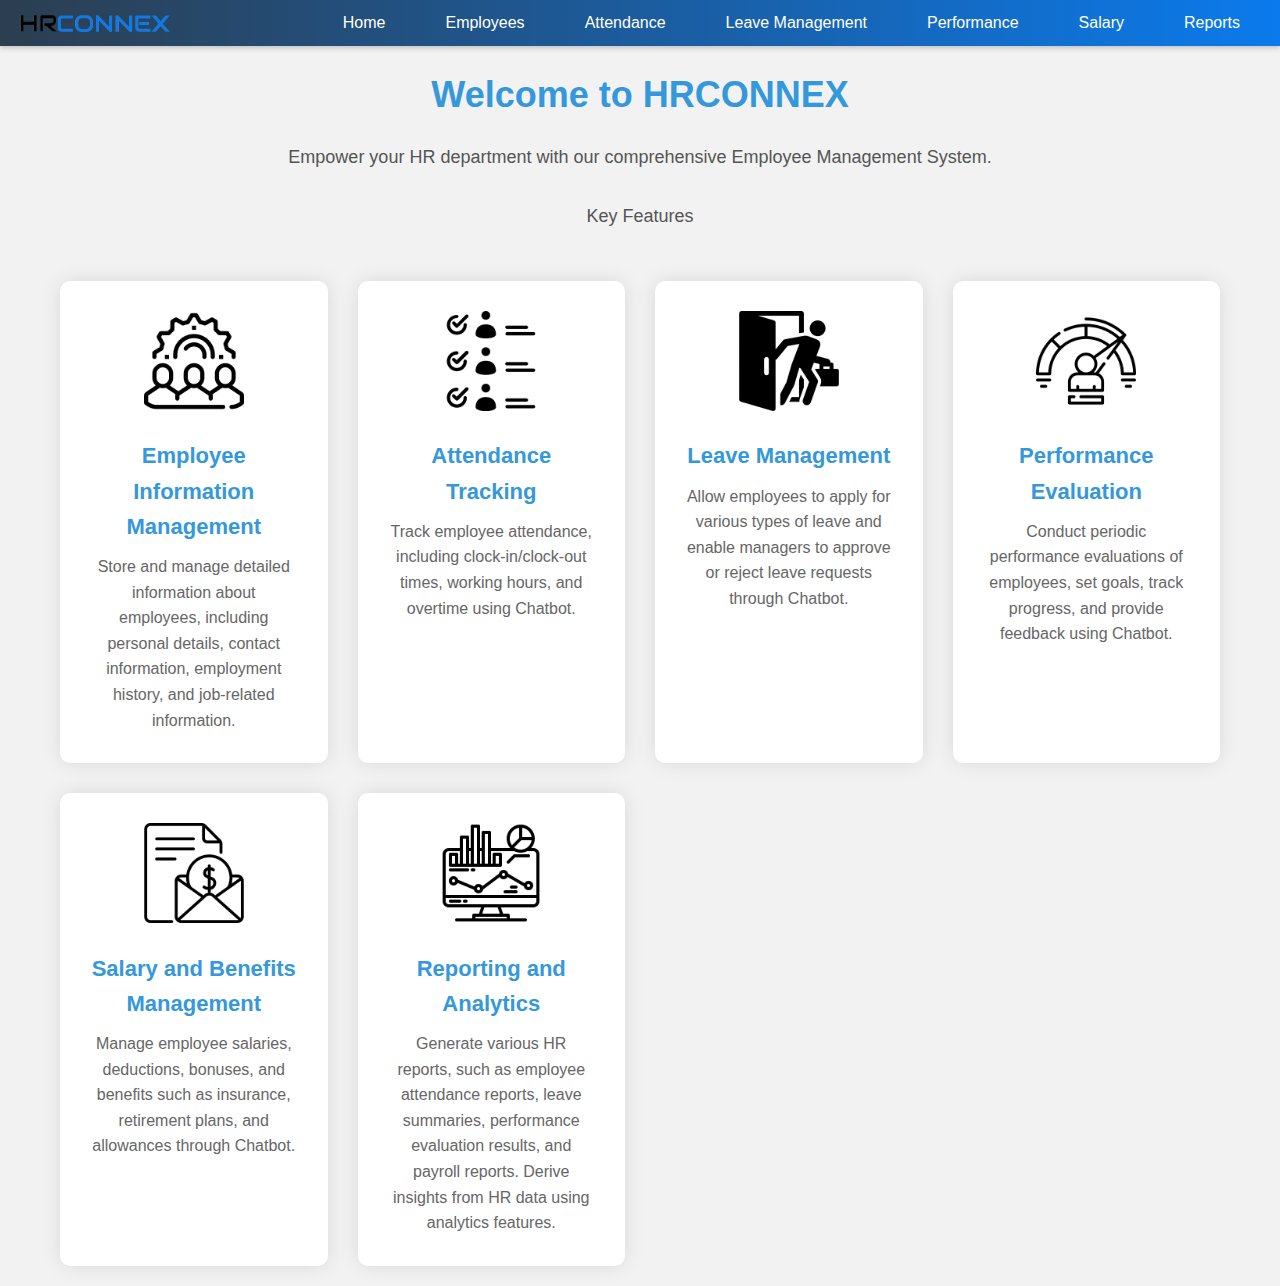
==== client/index.html @ b0ae62f6 "Add files via upload" ====
<!DOCTYPE html>
<html lang="en">
<head>
  <meta charset="UTF-8">
  <meta name="viewport" content="width=device-width, initial-scale=1.0">
  <title>Employee Management System</title>
  <link rel="stylesheet" href="styles.css">
</head>
<body>

<input type="checkbox" id="menu-toggle">
<label for="menu-toggle" class="menu-icon">&#9776;</label>

<nav class="navbar">
  <div class="navbar-logo">
    <img src="assests/logo.png" alt="HRCONNEX Logo">
  </div>
  <ul class="navbar-nav">
    <li class="nav-item">
      <a href="index.html" class="nav-link">Home</a>
    </li>
    <li class="nav-item">
      <a href="/client/pages/employee.html" class="nav-link">Employees</a>
    </li>
    <li class="nav-item">
      <a href="#" class="nav-link">Attendance</a>
    </li>
    <li class="nav-item">
      <a href="#" class="nav-link">Leave Management</a>
    </li>
    <li class="nav-item">
      <a href="#" class="nav-link">Performance</a>
    </li>
    <li class="nav-item">
      <a href="#" class="nav-link">Salary</a>
    </li>
    <li class="nav-item">
      <a href="#" class="nav-link">Reports</a>
    </li>
  </ul>
</nav>

<div class="container">
  <header class="hero">
    <h1>Welcome to HRCONNEX</h1>
    <p>Empower your HR department with our comprehensive Employee Management System.</p>
    <p> Key Features </p>
  </header>
 
  <section class="features">
    
    <div class="feature-item">
      <img src="assests/em.png" alt="Employee Management">
      <h3>Employee Information Management</h3>
      <p>Store and manage detailed information about employees, including personal details, contact information, employment history, and job-related information.</p>
    </div>
    <div class="feature-item">
      <img src="assests/attendance.png" alt="Attendance Tracking">
      <h3>Attendance Tracking</h3>
      <p>Track employee attendance, including clock-in/clock-out times, working hours, and overtime using Chatbot.</p>
    </div>
    <div class="feature-item">
      <img src="assests/exit.png" alt="Leave Management">
      <h3>Leave Management</h3>
      <p>Allow employees to apply for various types of leave and enable managers to approve or reject leave requests through Chatbot.</p>
    </div>
    <div class="feature-item">
      <img src="assests/performance.png" alt="Performance Evaluation">
      <h3>Performance Evaluation</h3>
      <p>Conduct periodic performance evaluations of employees, set goals, track progress, and provide feedback using Chatbot.</p>
    </div>
    <div class="feature-item">
      <img src="assests/salary.png" alt="Salary and Benefits Management">
      <h3>Salary and Benefits Management</h3>
      <p>Manage employee salaries, deductions, bonuses, and benefits such as insurance, retirement plans, and allowances through Chatbot.</p>
    </div>
    <div class="feature-item">
      <img src="assests/report.png" alt="Reporting and Analytics">
      <h3>Reporting and Analytics</h3>
      <p>Generate various HR reports, such as employee attendance reports, leave summaries, performance evaluation results, and payroll reports. Derive insights from HR data using analytics features.</p>
    </div>
  </section>
</div>

<script src="script.js"></script>
</body>
</html>
---- client/styles.css ----
/* Reset styles */
* {
  margin: 0;
  padding: 0;
  box-sizing: border-box;
}

body {
  font-family: 'Roboto', sans-serif;
  background-color: #f2f2f2;
  color: #333;
  line-height: 1.6;
}

.container {
  max-width: 1200px;
  margin: 0 auto;
  padding: 20px;
}

.navbar {
  background: linear-gradient(to right, #2c3e50, #0b7aec);
  padding: 10px 20px;
  box-shadow: 0 2px 5px rgba(0, 0, 0, 0.2);
  display: flex;
  justify-content: space-between;
  align-items: center;
}

.navbar-logo {
  display: flex;
  align-items: center;
}

.navbar-logo img {
  width: 150px;
  margin-right: 10px;
  display: flex;
}

.navbar-logo span {
  color: #fff;
  font-size: 20px;
  font-weight: bold;
}

.navbar-nav {
  list-style-type: none;
  margin: 0;
  padding: 0;
  display: flex;
  justify-content: flex-end;
}

.nav-item {
  margin-left: 20px;
}

.nav-link {
  text-decoration: none;
  color: #fff;
  padding: 10px 20px;
  border-radius: 5px;
  transition: background-color 0.3s ease;
}

.nav-link:hover {
  background-color: rgba(255, 255, 255, 0.1);
}

.hero {
  text-align: center;
  margin-bottom: 50px;
}

.hero h1 {
  color: #3498db;
  font-size: 36px;
  margin-bottom: 20px;
}

.hero p {
  color: #555;
  font-size: 18px;
  margin-bottom: 30px;
}

.features {
  display: grid;
  grid-template-columns: repeat(auto-fit, minmax(250px, 1fr));
  gap: 30px;
}

.feature-item {
  background-color: #fff;
  padding: 30px;
  border-radius: 10px;
  box-shadow: 0 0 20px rgba(0, 0, 0, 0.1);
  text-align: center;
  transition: transform 0.3s ease;
}

.feature-item:hover {
  transform: translateY(-5px);
}

.feature-item img {
  width: 100px;
  margin-bottom: 20px;
}

.feature-item h3 {
  color: #3498db;
  font-size: 22px;
  margin-bottom: 10px;
}

.feature-item p {
  color: #666;
  font-size: 16px;
}

/* Hamburger menu */
.menu-icon {
  display: none;
  cursor: pointer;
  color: #fff;
  font-size: 24px;
  margin-right: 20px;
}

#menu-toggle {
  display: none;
}

#menu-toggle:checked ~ .navbar .navbar-nav {
  display: flex;
  flex-direction: column;
  background-color: #2c3e50;
  position: absolute;
  top: 60px;
  left: 0;
  width: 100%;
  padding: 10px 0;
  z-index: 999;
}

#menu-toggle:checked ~ .navbar .navbar-nav .nav-item {
  margin: 0;
}

@media (max-width: 768px) {
  .navbar-nav {
      display: none;
  }

  .menu-icon {
      display: block;
  }

  .navbar {
      padding: 10px 20px;
  }

  .navbar-logo img {
      width: 30px;
  }
}
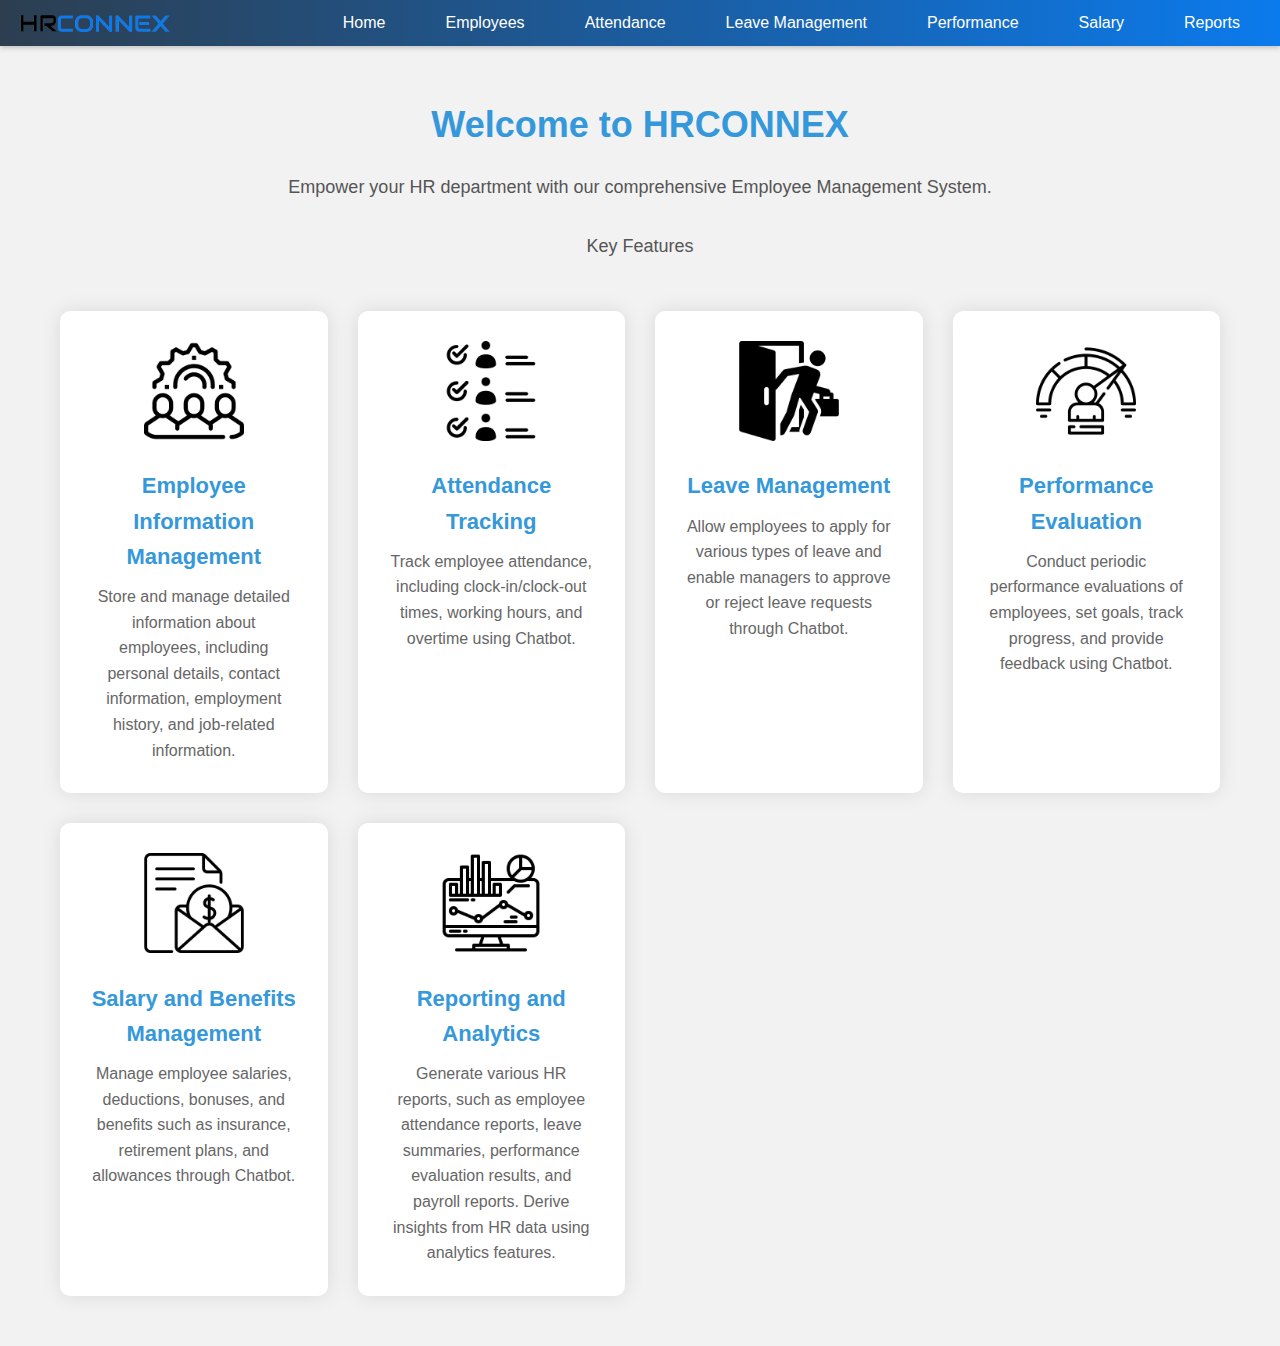
==== commit e2905ba4: "Add files via upload" ====
--- a/client/index.html
+++ b/client/index.html
@@ -1,87 +1,87 @@
-<!DOCTYPE html>
-<html lang="en">
-<head>
-  <meta charset="UTF-8">
-  <meta name="viewport" content="width=device-width, initial-scale=1.0">
-  <title>Employee Management System</title>
-  <link rel="stylesheet" href="styles.css">
-</head>
-<body>
-
-<input type="checkbox" id="menu-toggle">
-<label for="menu-toggle" class="menu-icon">&#9776;</label>
-
-<nav class="navbar">
-  <div class="navbar-logo">
-    <img src="assests/logo.png" alt="HRCONNEX Logo">
-  </div>
-  <ul class="navbar-nav">
-    <li class="nav-item">
-      <a href="index.html" class="nav-link">Home</a>
-    </li>
-    <li class="nav-item">
-      <a href="/client/pages/employee.html" class="nav-link">Employees</a>
-    </li>
-    <li class="nav-item">
-      <a href="#" class="nav-link">Attendance</a>
-    </li>
-    <li class="nav-item">
-      <a href="#" class="nav-link">Leave Management</a>
-    </li>
-    <li class="nav-item">
-      <a href="#" class="nav-link">Performance</a>
-    </li>
-    <li class="nav-item">
-      <a href="#" class="nav-link">Salary</a>
-    </li>
-    <li class="nav-item">
-      <a href="#" class="nav-link">Reports</a>
-    </li>
-  </ul>
-</nav>
-
-<div class="container">
-  <header class="hero">
-    <h1>Welcome to HRCONNEX</h1>
-    <p>Empower your HR department with our comprehensive Employee Management System.</p>
-    <p> Key Features </p>
-  </header>
- 
-  <section class="features">
-    
-    <div class="feature-item">
-      <img src="assests/em.png" alt="Employee Management">
-      <h3>Employee Information Management</h3>
-      <p>Store and manage detailed information about employees, including personal details, contact information, employment history, and job-related information.</p>
-    </div>
-    <div class="feature-item">
-      <img src="assests/attendance.png" alt="Attendance Tracking">
-      <h3>Attendance Tracking</h3>
-      <p>Track employee attendance, including clock-in/clock-out times, working hours, and overtime using Chatbot.</p>
-    </div>
-    <div class="feature-item">
-      <img src="assests/exit.png" alt="Leave Management">
-      <h3>Leave Management</h3>
-      <p>Allow employees to apply for various types of leave and enable managers to approve or reject leave requests through Chatbot.</p>
-    </div>
-    <div class="feature-item">
-      <img src="assests/performance.png" alt="Performance Evaluation">
-      <h3>Performance Evaluation</h3>
-      <p>Conduct periodic performance evaluations of employees, set goals, track progress, and provide feedback using Chatbot.</p>
-    </div>
-    <div class="feature-item">
-      <img src="assests/salary.png" alt="Salary and Benefits Management">
-      <h3>Salary and Benefits Management</h3>
-      <p>Manage employee salaries, deductions, bonuses, and benefits such as insurance, retirement plans, and allowances through Chatbot.</p>
-    </div>
-    <div class="feature-item">
-      <img src="assests/report.png" alt="Reporting and Analytics">
-      <h3>Reporting and Analytics</h3>
-      <p>Generate various HR reports, such as employee attendance reports, leave summaries, performance evaluation results, and payroll reports. Derive insights from HR data using analytics features.</p>
-    </div>
-  </section>
-</div>
-
-<script src="script.js"></script>
-</body>
-</html>
+<!DOCTYPE html>
+<html lang="en">
+<head>
+  <meta charset="UTF-8">
+  <meta name="viewport" content="width=device-width, initial-scale=1.0">
+  <title>Employee Management System</title>
+  <link rel="stylesheet" href="styles.css">
+</head>
+<body>
+
+<input type="checkbox" id="menu-toggle">
+<label for="menu-toggle" class="menu-icon">&#9776;</label>
+
+<nav class="navbar">
+  <div class="navbar-logo">
+    <img src="assests/logo.png" alt="HRCONNEX Logo">
+  </div>
+  <ul class="navbar-nav">
+    <li class="nav-item">
+      <a href="index.html" class="nav-link">Home</a>
+    </li>
+    <li class="nav-item">
+      <a href="pages/employee.html" class="nav-link">Employees</a>
+    </li>
+    <li class="nav-item">
+      <a href="/pages/attendance.html" class="nav-link">Attendance</a>
+    </li>
+    <li class="nav-item">
+      <a href="/pages/leave.html" class="nav-link">Leave Management</a>
+    </li>
+    <li class="nav-item">
+      <a href="/pages/performance.html" class="nav-link">Performance</a>
+    </li>
+    <li class="nav-item">
+      <a href="/pages/salary.html" class="nav-link">Salary</a>
+    </li>
+    <li class="nav-item">
+      <a href="/pages/reports.html" class="nav-link">Reports</a>
+    </li>
+  </ul>
+</nav>
+
+<div class="container">
+  <header class="hero">
+    <h1>Welcome to HRCONNEX</h1>
+    <p>Empower your HR department with our comprehensive Employee Management System.</p>
+    <p> Key Features </p>
+  </header>
+ 
+  <section class="features">
+    
+    <div class="feature-item">
+      <img src="assests/em.png" alt="Employee Management">
+      <h3>Employee Information Management</h3>
+      <p>Store and manage detailed information about employees, including personal details, contact information, employment history, and job-related information.</p>
+    </div>
+    <div class="feature-item">
+      <img src="assests/attendance.png" alt="Attendance Tracking">
+      <h3>Attendance Tracking</h3>
+      <p>Track employee attendance, including clock-in/clock-out times, working hours, and overtime using Chatbot.</p>
+    </div>
+    <div class="feature-item">
+      <img src="assests/exit.png" alt="Leave Management">
+      <h3>Leave Management</h3>
+      <p>Allow employees to apply for various types of leave and enable managers to approve or reject leave requests through Chatbot.</p>
+    </div>
+    <div class="feature-item">
+      <img src="assests/performance.png" alt="Performance Evaluation">
+      <h3>Performance Evaluation</h3>
+      <p>Conduct periodic performance evaluations of employees, set goals, track progress, and provide feedback using Chatbot.</p>
+    </div>
+    <div class="feature-item">
+      <img src="assests/salary.png" alt="Salary and Benefits Management">
+      <h3>Salary and Benefits Management</h3>
+      <p>Manage employee salaries, deductions, bonuses, and benefits such as insurance, retirement plans, and allowances through Chatbot.</p>
+    </div>
+    <div class="feature-item">
+      <img src="assests/report.png" alt="Reporting and Analytics">
+      <h3>Reporting and Analytics</h3>
+      <p>Generate various HR reports, such as employee attendance reports, leave summaries, performance evaluation results, and payroll reports. Derive insights from HR data using analytics features.</p>
+    </div>
+  </section>
+</div>
+
+<script src="script.js"></script>
+</body>
+</html>
--- a/client/styles.css
+++ b/client/styles.css
@@ -1,168 +1,453 @@
-/* Reset styles */
-* {
-  margin: 0;
-  padding: 0;
-  box-sizing: border-box;
-}
-
-body {
-  font-family: 'Roboto', sans-serif;
-  background-color: #f2f2f2;
-  color: #333;
-  line-height: 1.6;
-}
-
-.container {
-  max-width: 1200px;
-  margin: 0 auto;
-  padding: 20px;
-}
-
-.navbar {
-  background: linear-gradient(to right, #2c3e50, #0b7aec);
-  padding: 10px 20px;
-  box-shadow: 0 2px 5px rgba(0, 0, 0, 0.2);
-  display: flex;
-  justify-content: space-between;
-  align-items: center;
-}
-
-.navbar-logo {
-  display: flex;
-  align-items: center;
-}
-
-.navbar-logo img {
-  width: 150px;
-  margin-right: 10px;
-  display: flex;
-}
-
-.navbar-logo span {
-  color: #fff;
-  font-size: 20px;
-  font-weight: bold;
-}
-
-.navbar-nav {
-  list-style-type: none;
-  margin: 0;
-  padding: 0;
-  display: flex;
-  justify-content: flex-end;
-}
-
-.nav-item {
-  margin-left: 20px;
-}
-
-.nav-link {
-  text-decoration: none;
-  color: #fff;
-  padding: 10px 20px;
-  border-radius: 5px;
-  transition: background-color 0.3s ease;
-}
-
-.nav-link:hover {
-  background-color: rgba(255, 255, 255, 0.1);
-}
-
-.hero {
-  text-align: center;
-  margin-bottom: 50px;
-}
-
-.hero h1 {
-  color: #3498db;
-  font-size: 36px;
-  margin-bottom: 20px;
-}
-
-.hero p {
-  color: #555;
-  font-size: 18px;
-  margin-bottom: 30px;
-}
-
-.features {
-  display: grid;
-  grid-template-columns: repeat(auto-fit, minmax(250px, 1fr));
-  gap: 30px;
-}
-
-.feature-item {
-  background-color: #fff;
-  padding: 30px;
-  border-radius: 10px;
-  box-shadow: 0 0 20px rgba(0, 0, 0, 0.1);
-  text-align: center;
-  transition: transform 0.3s ease;
-}
-
-.feature-item:hover {
-  transform: translateY(-5px);
-}
-
-.feature-item img {
-  width: 100px;
-  margin-bottom: 20px;
-}
-
-.feature-item h3 {
-  color: #3498db;
-  font-size: 22px;
-  margin-bottom: 10px;
-}
-
-.feature-item p {
-  color: #666;
-  font-size: 16px;
-}
-
-/* Hamburger menu */
-.menu-icon {
-  display: none;
-  cursor: pointer;
-  color: #fff;
-  font-size: 24px;
-  margin-right: 20px;
-}
-
-#menu-toggle {
-  display: none;
-}
-
-#menu-toggle:checked ~ .navbar .navbar-nav {
-  display: flex;
-  flex-direction: column;
-  background-color: #2c3e50;
-  position: absolute;
-  top: 60px;
-  left: 0;
-  width: 100%;
-  padding: 10px 0;
-  z-index: 999;
-}
-
-#menu-toggle:checked ~ .navbar .navbar-nav .nav-item {
-  margin: 0;
-}
-
-@media (max-width: 768px) {
-  .navbar-nav {
-      display: none;
-  }
-
-  .menu-icon {
-      display: block;
-  }
-
-  .navbar {
-      padding: 10px 20px;
-  }
-
-  .navbar-logo img {
-      width: 30px;
-  }
-}
+/* Reset styles */
+* {
+  margin: 0;
+  padding: 0;
+  box-sizing: border-box;
+}
+
+body {
+  font-family: 'Roboto', sans-serif;
+  background-color: #f2f2f2;
+  color: #333;
+  line-height: 1.6;
+}
+
+.container {
+  max-width: 1200px;
+  margin: 0 auto;
+  padding: 20px;
+}
+
+.navbar {
+  background: linear-gradient(to right, #2c3e50, #0b7aec);
+  padding: 10px 20px;
+  box-shadow: 0 2px 5px rgba(0, 0, 0, 0.2);
+  display: flex;
+  justify-content: space-between;
+  align-items: center;
+}
+
+.navbar-logo {
+  display: flex;
+  align-items: center;
+}
+
+.navbar-logo img {
+  width: 150px;
+  margin-right: 10px;
+  display: flex;
+}
+
+.navbar-logo span {
+  color: #fff;
+  font-size: 20px;
+  font-weight: bold;
+}
+
+.navbar-nav {
+  list-style-type: none;
+  margin: 0;
+  padding: 0;
+  display: flex;
+  justify-content: flex-end;
+}
+
+.nav-item {
+  margin-left: 20px;
+}
+
+.nav-link {
+  text-decoration: none;
+  color: #fff;
+  padding: 10px 20px;
+  border-radius: 5px;
+  transition: background-color 0.3s ease;
+}
+
+.nav-link:hover {
+  background-color: rgba(255, 255, 255, 0.1);
+}
+
+.hero {
+  text-align: center;
+  margin-bottom: 50px;
+}
+
+.hero h1 {
+  color: #3498db;
+  font-size: 36px;
+  margin-bottom: 20px;
+}
+
+.hero p {
+  color: #555;
+  font-size: 18px;
+  margin-bottom: 30px;
+}
+
+.features {
+  display: grid;
+  grid-template-columns: repeat(auto-fit, minmax(250px, 1fr));
+  gap: 30px;
+}
+
+.feature-item {
+  background-color: #fff;
+  padding: 30px;
+  border-radius: 10px;
+  box-shadow: 0 0 20px rgba(0, 0, 0, 0.1);
+  text-align: center;
+  transition: transform 0.3s ease;
+}
+
+.feature-item:hover {
+  transform: translateY(-5px);
+}
+
+.feature-item img {
+  width: 100px;
+  margin-bottom: 20px;
+}
+
+.feature-item h3 {
+  color: #3498db;
+  font-size: 22px;
+  margin-bottom: 10px;
+}
+
+.feature-item p {
+  color: #666;
+  font-size: 16px;
+}
+
+/* Hamburger menu */
+.menu-icon {
+  display: none;
+  cursor: pointer;
+  color: #fff;
+  font-size: 24px;
+  margin-right: 20px;
+}
+
+#menu-toggle {
+  display: none;
+}
+
+#menu-toggle:checked ~ .navbar .navbar-nav {
+  display: flex;
+  flex-direction: column;
+  background-color: #2c3e50;
+  position: absolute;
+  top: 60px;
+  left: 0;
+  width: 100%;
+  padding: 10px 0;
+  z-index: 999;
+}
+
+#menu-toggle:checked ~ .navbar .navbar-nav .nav-item {
+  margin: 0;
+}
+
+@media (max-width: 768px) {
+  .navbar-nav {
+      display: none;
+  }
+
+  .menu-icon {
+      display: block;
+  }
+
+  .navbar {
+      padding: 10px 20px;
+  }
+
+  .navbar-logo img {
+      width: 30px;
+  }
+}
+
+/* ------------------------------Global styles for employee--------------------------- */
+body {
+  margin: 0;
+  font-family: Arial, sans-serif;
+  background-color: #f2f2f2;
+}
+
+.container {
+  max-width: 1200px;
+  margin: 50px auto;
+  padding: 0 20px;
+}
+
+.page-header {
+  text-align: center;
+  margin-bottom: 30px;
+}
+
+.page-header h1 {
+  color: #333;
+}
+
+.page-header p {
+  color: #666;
+}
+
+.employee-details table {
+  width: 100%;
+  border-collapse: collapse;
+  margin-bottom: 20px;
+}
+
+.employee-details th,
+.employee-details td {
+  border: 1px solid #ddd;
+  padding: 12px;
+  text-align: left;
+}
+
+.employee-details th {
+  background-color: #f2f2f2;
+  font-weight: bold;
+  color: #333;
+  text-transform: uppercase;
+}
+
+.employee-details td button {
+  cursor: pointer;
+  background-color: #007bff;
+  color: #fff;
+  border: none;
+  padding: 8px 12px;
+  border-radius: 3px;
+}
+
+.employee-details td button:hover {
+  background-color: #0056b3;
+}
+
+.employee-form {
+  background-color: #fff;
+  padding: 20px;
+  border-radius: 5px;
+  box-shadow: 0 0 10px rgba(0, 0, 0, 0.1);
+  margin-bottom: 30px;
+}
+
+.employee-form h2 {
+  color: #333;
+  margin-bottom: 20px;
+}
+
+.form-group {
+  margin-bottom: 20px;
+}
+
+.form-group label {
+  display: block;
+  color: #333;
+  margin-bottom: 5px;
+}
+
+.form-group input[type="text"],
+.form-group input[type="email"],
+.form-group input[type="tel"] {
+  width: calc(100% - 10px);
+  padding: 10px;
+  border: 1px solid #ccc;
+  border-radius: 3px;
+}
+
+.form-group input[type="date"],
+.form-group textarea {
+  width: calc(100% - 10px);
+  padding: 10px;
+  border: 1px solid #ccc;
+  border-radius: 3px;
+}
+
+.btn-submit {
+  cursor: pointer;
+  background-color: #0056b3;
+  color: #fff;
+  border: none;
+  padding: 12px 20px;
+  border-radius: 5px;
+  font-size: 16px;
+  text-transform: uppercase;
+  transition: background-color 0.3s ease;
+}
+
+.btn-submit:hover {
+  background-color: #0056b3;
+}
+
+@media (max-width: 768px) {
+  .container {
+    padding: 0 10px;
+  }
+
+  .employee-details table {
+    font-size: 14px;
+  }
+
+  .employee-form input[type="text"],
+  .employee-form input[type="email"],
+  .employee-form input[type="tel"],
+  .employee-form input[type="date"],
+  .employee-form textarea {
+    width: calc(100% - 20px);
+    padding: 8px;
+  }
+}
+
+/* Global styles for attendance*/
+body {
+  margin: 0;
+  font-family: Arial, sans-serif;
+  background-color: #f2f2f2;
+}
+
+.container {
+  max-width: 1200px;
+  margin: 50px auto;
+  padding: 0 20px;
+}
+
+.page-header {
+  text-align: center;
+  margin-bottom: 30px;
+}
+
+.page-header h1 {
+  color: #333;
+}
+
+.page-header p {
+  color: #666;
+}
+
+.attendance-details {
+  background-color: #fff;
+  padding: 20px;
+  border-radius: 5px;
+  box-shadow: 0 0 10px rgba(0, 0, 0, 0.1);
+}
+
+.attendance-table {
+  width: 100%;
+  border-collapse: collapse;
+}
+
+.attendance-table th,
+.attendance-table td {
+  border: 1px solid #ddd;
+  padding: 12px;
+  text-align: left;
+}
+
+.attendance-table th {
+  background-color: #f2f2f2;
+  font-weight: bold;
+  color: #333;
+  text-transform: uppercase;
+}
+
+.attendance-table td {
+  color: #333;
+}
+
+@media (max-width: 768px) {
+  .container {
+    padding: 0 10px;
+  }
+
+  .attendance-table th,
+  .attendance-table td {
+    font-size: 14px;
+  }
+}
+
+/* Global styles for leave management*/
+body {
+  margin: 0;
+  font-family: Arial, sans-serif;
+  background-color: #f2f2f2;
+}
+
+.container {
+  max-width: 1200px;
+  margin: 50px auto;
+  padding: 0 20px;
+}
+
+.page-header {
+  text-align: center;
+  margin-bottom: 30px;
+}
+
+.page-header h1 {
+  color: #333;
+}
+
+.page-header p {
+  color: #666;
+}
+
+.leave-proposals {
+  background-color: #fff;
+  padding: 20px;
+  border-radius: 5px;
+  box-shadow: 0 0 10px rgba(0, 0, 0, 0.1);
+}
+
+.proposals-table {
+  width: 100%;
+  border-collapse: collapse;
+}
+
+.proposals-table th,
+.proposals-table td {
+  border: 1px solid #ddd;
+  padding: 12px;
+  text-align: left;
+}
+
+.proposals-table th {
+  background-color: #f2f2f2;
+  font-weight: bold;
+  color: #333;
+}
+
+.proposals-table td {
+  color: #333;
+}
+
+.btn-approve,
+.btn-reject {
+  background-color: #3498db;
+  color: #fff;
+  border: none;
+  border-radius: 5px;
+  padding: 8px 16px;
+  cursor: pointer;
+  transition: background-color 0.3s ease;
+  margin-right: 5px;
+}
+
+.btn-approve:hover,
+.btn-reject:hover {
+  background-color: #2980b9;
+}
+
+@media (max-width: 768px) {
+  .container {
+    padding: 0 10px;
+  }
+
+  .proposals-table th,
+  .proposals-table td {
+    font-size: 14px;
+  }
+}
+
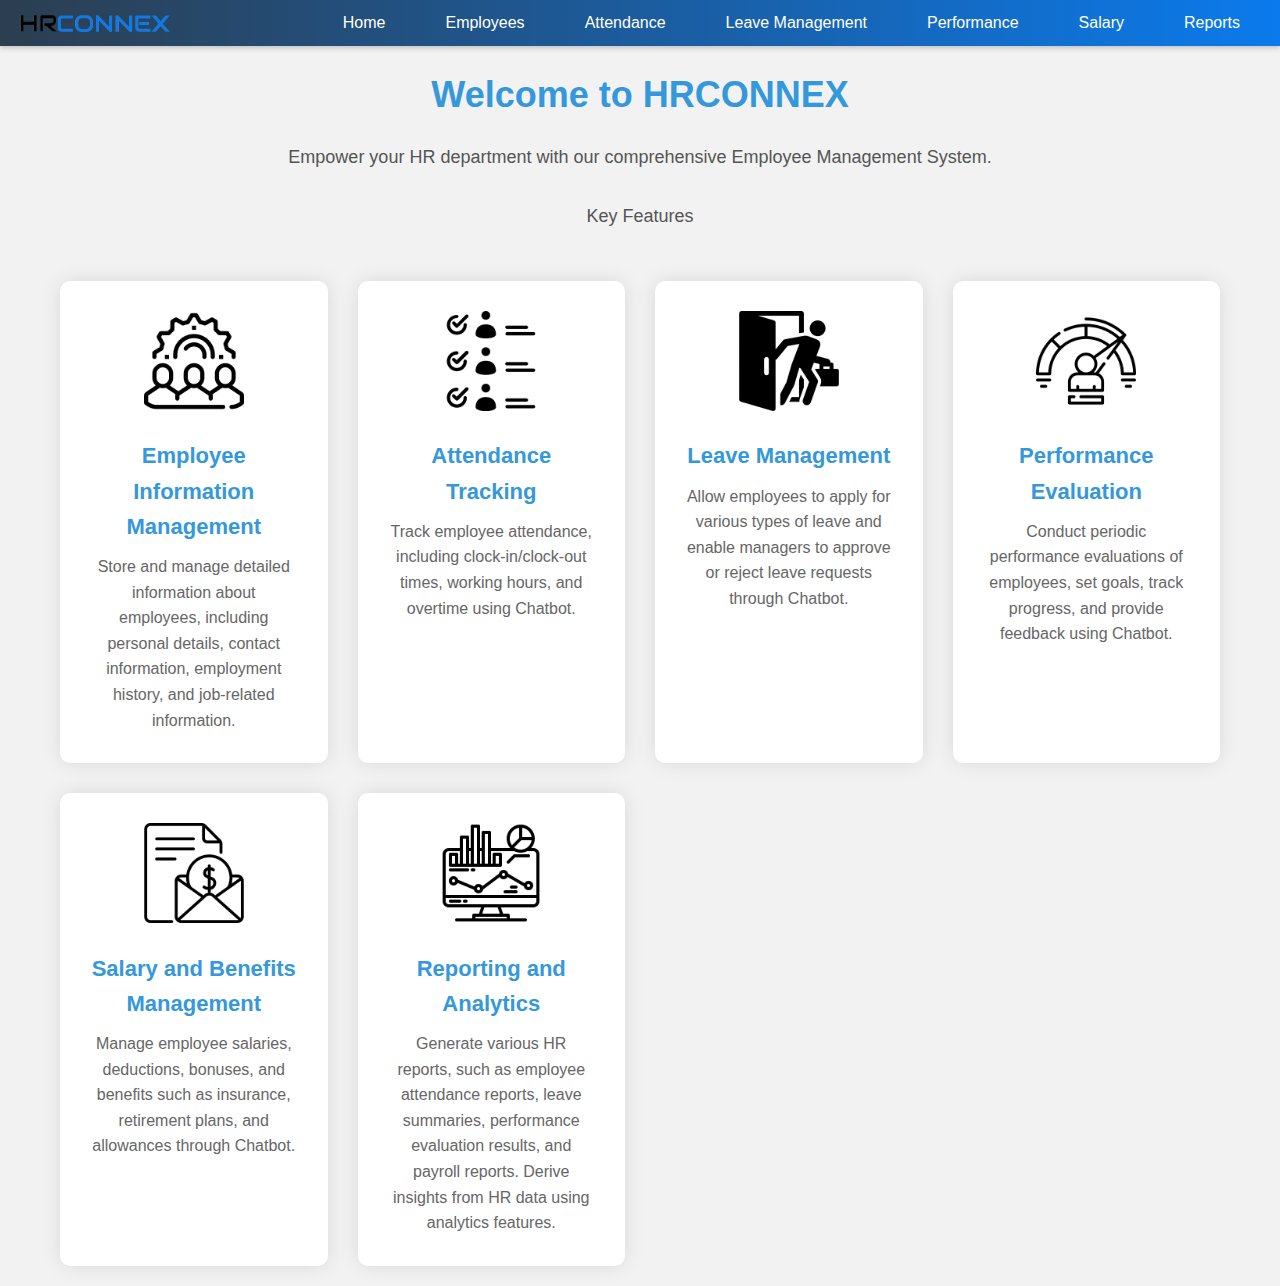
==== commit e5095c4c: "Update index.html" ====
--- a/client/index.html
+++ b/client/index.html
@@ -23,19 +23,19 @@
       <a href="pages/employee.html" class="nav-link">Employees</a>
     </li>
     <li class="nav-item">
-      <a href="/pages/attendance.html" class="nav-link">Attendance</a>
+      <a href="pages/attendance.html" class="nav-link">Attendance</a>
     </li>
     <li class="nav-item">
-      <a href="/pages/leave.html" class="nav-link">Leave Management</a>
+      <a href="pages/leave.html" class="nav-link">Leave Management</a>
     </li>
     <li class="nav-item">
-      <a href="/pages/performance.html" class="nav-link">Performance</a>
+      <a href="pages/performance.html" class="nav-link">Performance</a>
     </li>
     <li class="nav-item">
-      <a href="/pages/salary.html" class="nav-link">Salary</a>
+      <a href="pages/salary.html" class="nav-link">Salary</a>
     </li>
     <li class="nav-item">
-      <a href="/pages/reports.html" class="nav-link">Reports</a>
+      <a href="pages/reports.html" class="nav-link">Reports</a>
     </li>
   </ul>
 </nav>
--- a/client/styles.css
+++ b/client/styles.css
@@ -4,20 +4,17 @@
   padding: 0;
   box-sizing: border-box;
 }
-
 body {
   font-family: 'Roboto', sans-serif;
   background-color: #f2f2f2;
   color: #333;
   line-height: 1.6;
 }
-
 .container {
   max-width: 1200px;
   margin: 0 auto;
   padding: 20px;
 }
-
 .navbar {
   background: linear-gradient(to right, #2c3e50, #0b7aec);
   padding: 10px 20px;
@@ -168,18 +165,6 @@
 }
 
 /* ------------------------------Global styles for employee--------------------------- */
-body {
-  margin: 0;
-  font-family: Arial, sans-serif;
-  background-color: #f2f2f2;
-}
-
-.container {
-  max-width: 1200px;
-  margin: 50px auto;
-  padding: 0 20px;
-}
-
 .page-header {
   text-align: center;
   margin-bottom: 30px;
@@ -302,30 +287,6 @@
 }
 
 /* Global styles for attendance*/
-body {
-  margin: 0;
-  font-family: Arial, sans-serif;
-  background-color: #f2f2f2;
-}
-
-.container {
-  max-width: 1200px;
-  margin: 50px auto;
-  padding: 0 20px;
-}
-
-.page-header {
-  text-align: center;
-  margin-bottom: 30px;
-}
-
-.page-header h1 {
-  color: #333;
-}
-
-.page-header p {
-  color: #666;
-}
 
 .attendance-details {
   background-color: #fff;
@@ -369,30 +330,6 @@
 }
 
 /* Global styles for leave management*/
-body {
-  margin: 0;
-  font-family: Arial, sans-serif;
-  background-color: #f2f2f2;
-}
-
-.container {
-  max-width: 1200px;
-  margin: 50px auto;
-  padding: 0 20px;
-}
-
-.page-header {
-  text-align: center;
-  margin-bottom: 30px;
-}
-
-.page-header h1 {
-  color: #333;
-}
-
-.page-header p {
-  color: #666;
-}
 
 .leave-proposals {
   background-color: #fff;
@@ -451,3 +388,4 @@
   }
 }
 
+/* Global styles for salary*/
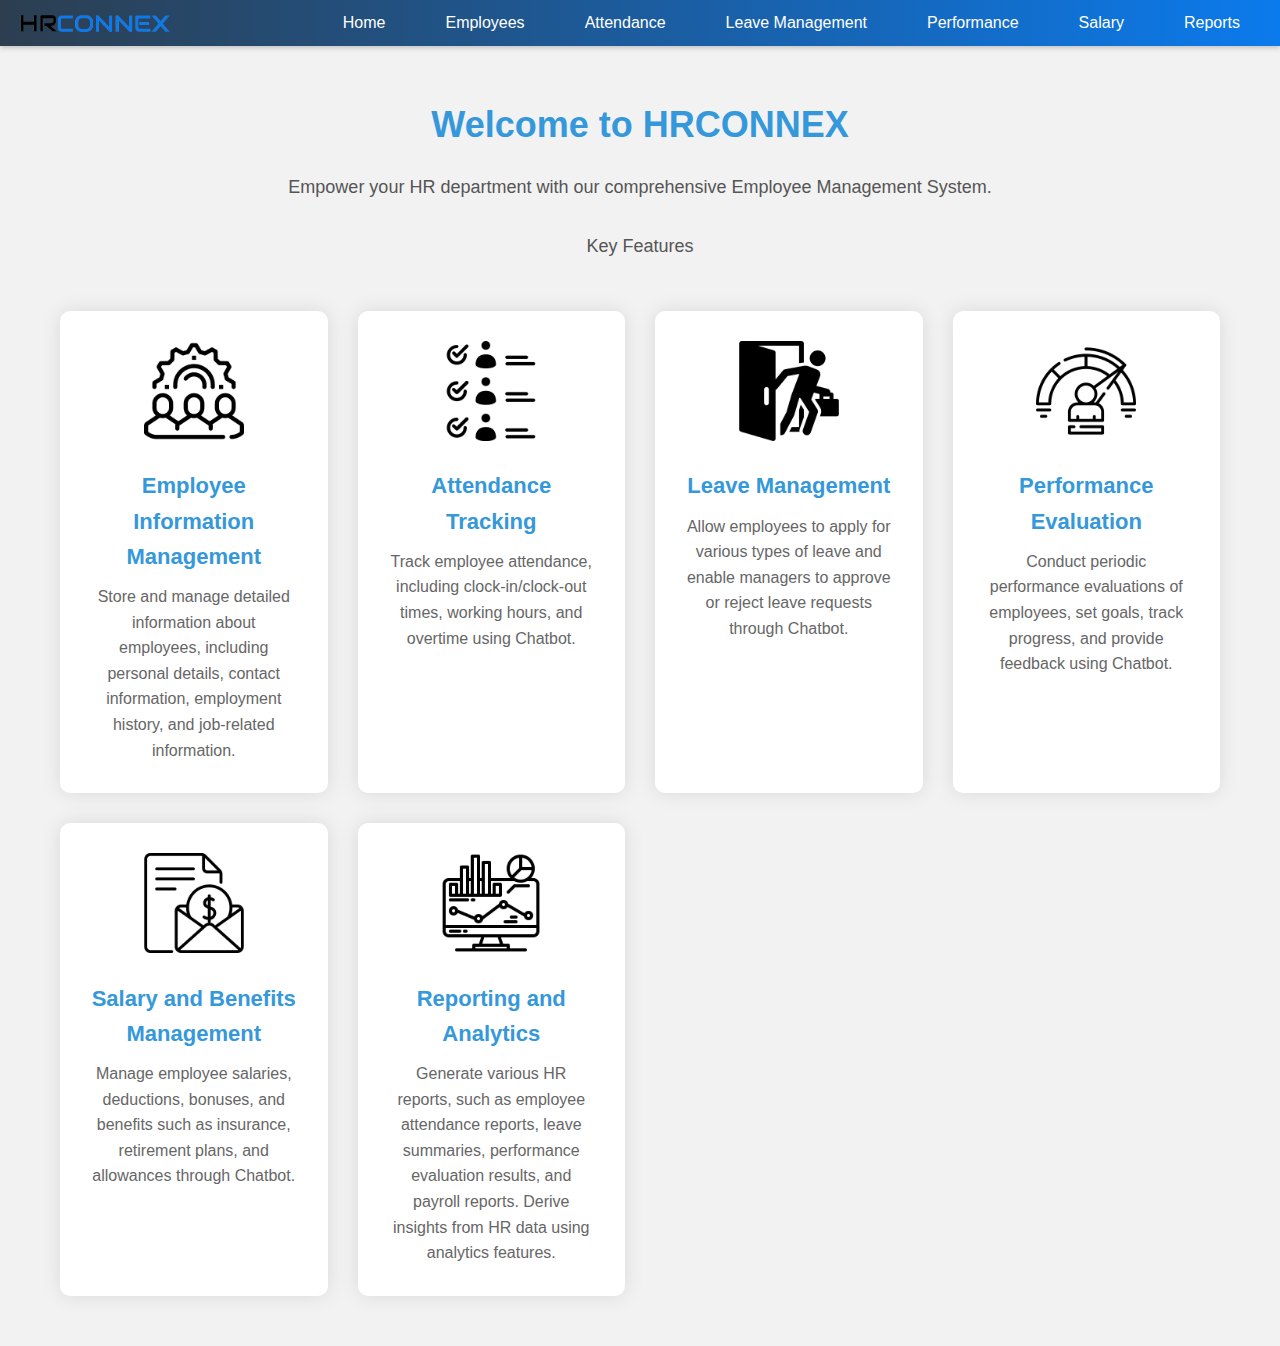
==== commit ca2c735e: "Chatbot new trail" ====
--- a/client/index.html
+++ b/client/index.html
@@ -20,22 +20,22 @@
       <a href="index.html" class="nav-link">Home</a>
     </li>
     <li class="nav-item">
-      <a href="pages/employee.html" class="nav-link">Employees</a>
+      <a href="/client/pages/employee.html" class="nav-link">Employees</a>
     </li>
     <li class="nav-item">
-      <a href="pages/attendance.html" class="nav-link">Attendance</a>
+      <a href="/client/pages/attendance.html" class="nav-link">Attendance</a>
     </li>
     <li class="nav-item">
-      <a href="pages/leave.html" class="nav-link">Leave Management</a>
+      <a href="/client/pages/leave.html" class="nav-link">Leave Management</a>
     </li>
     <li class="nav-item">
-      <a href="pages/performance.html" class="nav-link">Performance</a>
+      <a href="/client/pages/performance.html" class="nav-link">Performance</a>
     </li>
     <li class="nav-item">
-      <a href="pages/salary.html" class="nav-link">Salary</a>
+      <a href="/client/pages/salary.html" class="nav-link">Salary</a>
     </li>
     <li class="nav-item">
-      <a href="pages/reports.html" class="nav-link">Reports</a>
+      <a href="/client/pages/reports.html" class="nav-link">Reports</a>
     </li>
   </ul>
 </nav>
--- a/client/styles.css
+++ b/client/styles.css
@@ -4,17 +4,20 @@
   padding: 0;
   box-sizing: border-box;
 }
+
 body {
   font-family: 'Roboto', sans-serif;
   background-color: #f2f2f2;
   color: #333;
   line-height: 1.6;
 }
+
 .container {
   max-width: 1200px;
   margin: 0 auto;
   padding: 20px;
 }
+
 .navbar {
   background: linear-gradient(to right, #2c3e50, #0b7aec);
   padding: 10px 20px;
@@ -165,6 +168,18 @@
 }
 
 /* ------------------------------Global styles for employee--------------------------- */
+body {
+  margin: 0;
+  font-family: Arial, sans-serif;
+  background-color: #f2f2f2;
+}
+
+.container {
+  max-width: 1200px;
+  margin: 50px auto;
+  padding: 0 20px;
+}
+
 .page-header {
   text-align: center;
   margin-bottom: 30px;
@@ -287,6 +302,30 @@
 }
 
 /* Global styles for attendance*/
+body {
+  margin: 0;
+  font-family: Arial, sans-serif;
+  background-color: #f2f2f2;
+}
+
+.container {
+  max-width: 1200px;
+  margin: 50px auto;
+  padding: 0 20px;
+}
+
+.page-header {
+  text-align: center;
+  margin-bottom: 30px;
+}
+
+.page-header h1 {
+  color: #333;
+}
+
+.page-header p {
+  color: #666;
+}
 
 .attendance-details {
   background-color: #fff;
@@ -330,6 +369,30 @@
 }
 
 /* Global styles for leave management*/
+body {
+  margin: 0;
+  font-family: Arial, sans-serif;
+  background-color: #f2f2f2;
+}
+
+.container {
+  max-width: 1200px;
+  margin: 50px auto;
+  padding: 0 20px;
+}
+
+.page-header {
+  text-align: center;
+  margin-bottom: 30px;
+}
+
+.page-header h1 {
+  color: #333;
+}
+
+.page-header p {
+  color: #666;
+}
 
 .leave-proposals {
   background-color: #fff;
@@ -387,5 +450,3 @@
     font-size: 14px;
   }
 }
-
-/* Global styles for salary*/
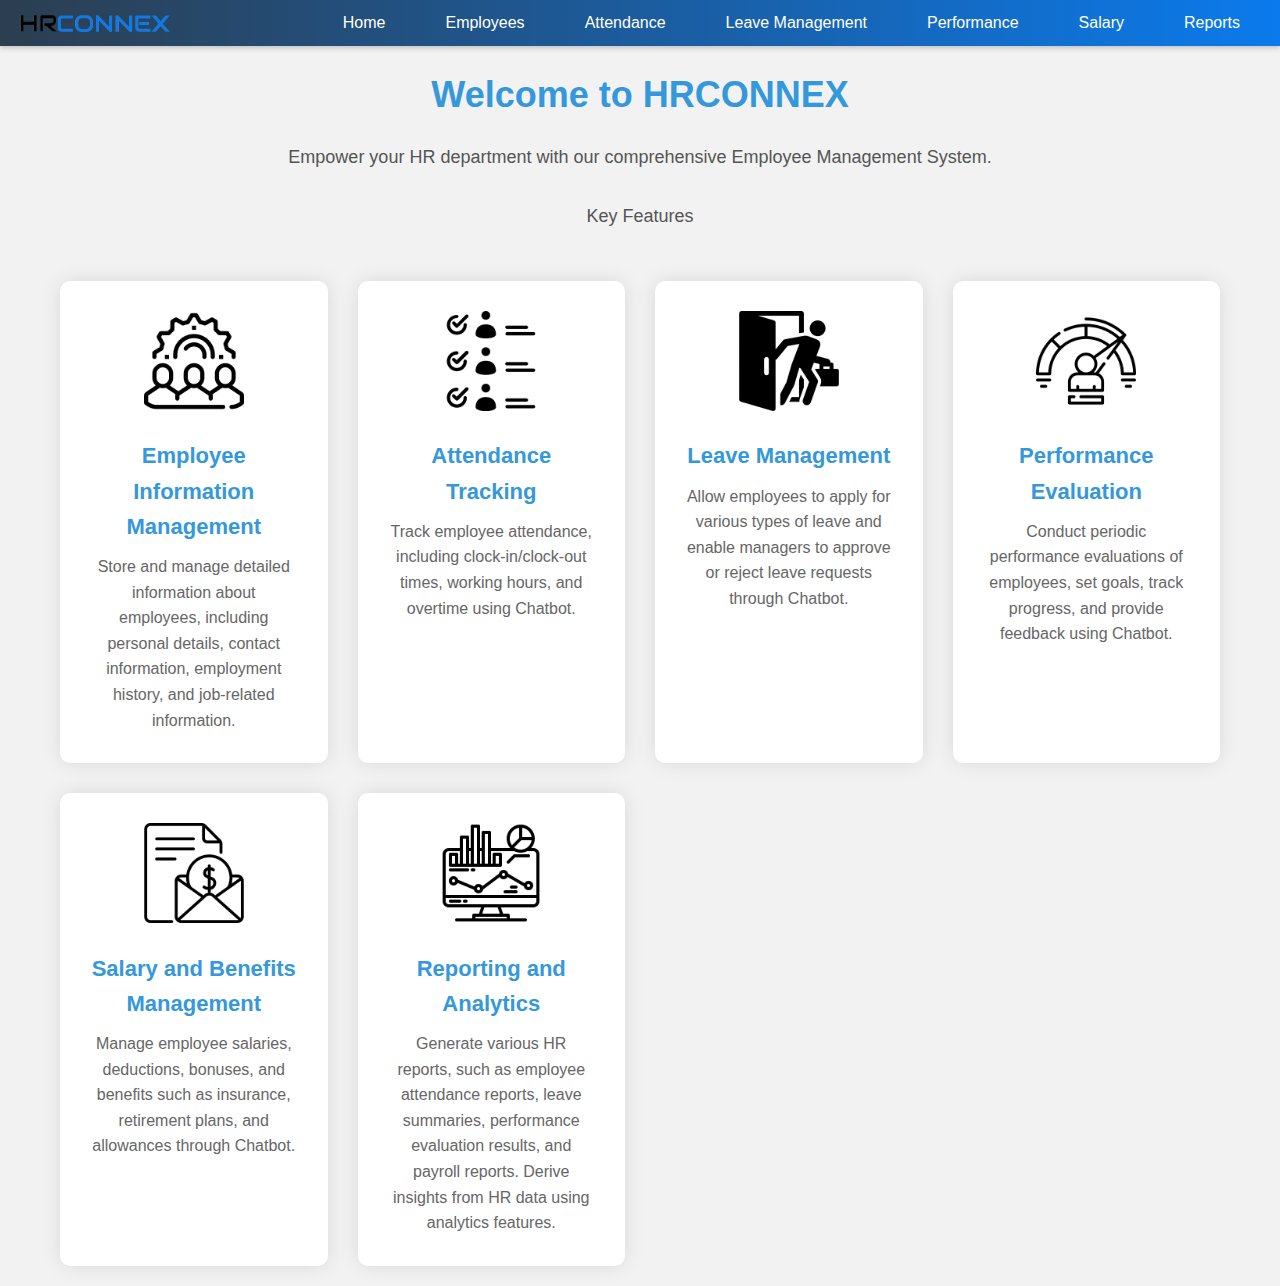
==== commit fcc84972: "updates" ====
--- a/client/index.html
+++ b/client/index.html
@@ -20,22 +20,22 @@
       <a href="index.html" class="nav-link">Home</a>
     </li>
     <li class="nav-item">
-      <a href="/client/pages/employee.html" class="nav-link">Employees</a>
+      <a href="pages/employee.html" class="nav-link">Employees</a>
     </li>
     <li class="nav-item">
-      <a href="/client/pages/attendance.html" class="nav-link">Attendance</a>
+      <a href="/pages/attendance.html" class="nav-link">Attendance</a>
     </li>
     <li class="nav-item">
-      <a href="/client/pages/leave.html" class="nav-link">Leave Management</a>
+      <a href="/pages/leave.html" class="nav-link">Leave Management</a>
     </li>
     <li class="nav-item">
-      <a href="/client/pages/performance.html" class="nav-link">Performance</a>
+      <a href="/pages/performance.html" class="nav-link">Performance</a>
     </li>
     <li class="nav-item">
-      <a href="/client/pages/salary.html" class="nav-link">Salary</a>
+      <a href="/pages/salary.html" class="nav-link">Salary</a>
     </li>
     <li class="nav-item">
-      <a href="/client/pages/reports.html" class="nav-link">Reports</a>
+      <a href="/pages/reports.html" class="nav-link">Reports</a>
     </li>
   </ul>
 </nav>
--- a/client/styles.css
+++ b/client/styles.css
@@ -4,20 +4,17 @@
   padding: 0;
   box-sizing: border-box;
 }
-
 body {
   font-family: 'Roboto', sans-serif;
   background-color: #f2f2f2;
   color: #333;
   line-height: 1.6;
 }
-
 .container {
   max-width: 1200px;
   margin: 0 auto;
   padding: 20px;
 }
-
 .navbar {
   background: linear-gradient(to right, #2c3e50, #0b7aec);
   padding: 10px 20px;
@@ -168,18 +165,6 @@
 }
 
 /* ------------------------------Global styles for employee--------------------------- */
-body {
-  margin: 0;
-  font-family: Arial, sans-serif;
-  background-color: #f2f2f2;
-}
-
-.container {
-  max-width: 1200px;
-  margin: 50px auto;
-  padding: 0 20px;
-}
-
 .page-header {
   text-align: center;
   margin-bottom: 30px;
@@ -302,30 +287,6 @@
 }
 
 /* Global styles for attendance*/
-body {
-  margin: 0;
-  font-family: Arial, sans-serif;
-  background-color: #f2f2f2;
-}
-
-.container {
-  max-width: 1200px;
-  margin: 50px auto;
-  padding: 0 20px;
-}
-
-.page-header {
-  text-align: center;
-  margin-bottom: 30px;
-}
-
-.page-header h1 {
-  color: #333;
-}
-
-.page-header p {
-  color: #666;
-}
 
 .attendance-details {
   background-color: #fff;
@@ -369,30 +330,6 @@
 }
 
 /* Global styles for leave management*/
-body {
-  margin: 0;
-  font-family: Arial, sans-serif;
-  background-color: #f2f2f2;
-}
-
-.container {
-  max-width: 1200px;
-  margin: 50px auto;
-  padding: 0 20px;
-}
-
-.page-header {
-  text-align: center;
-  margin-bottom: 30px;
-}
-
-.page-header h1 {
-  color: #333;
-}
-
-.page-header p {
-  color: #666;
-}
 
 .leave-proposals {
   background-color: #fff;
@@ -450,3 +387,14 @@
     font-size: 14px;
   }
 }
+
+/* Global styles for salary*/
+#compOffSection {
+  display: none; /* Hide Comp Off Report section by default */
+}
+
+#compOffSection h3 {
+  color: #3498db;
+  margin-bottom: 10px;
+  font-size: 20px;
+}
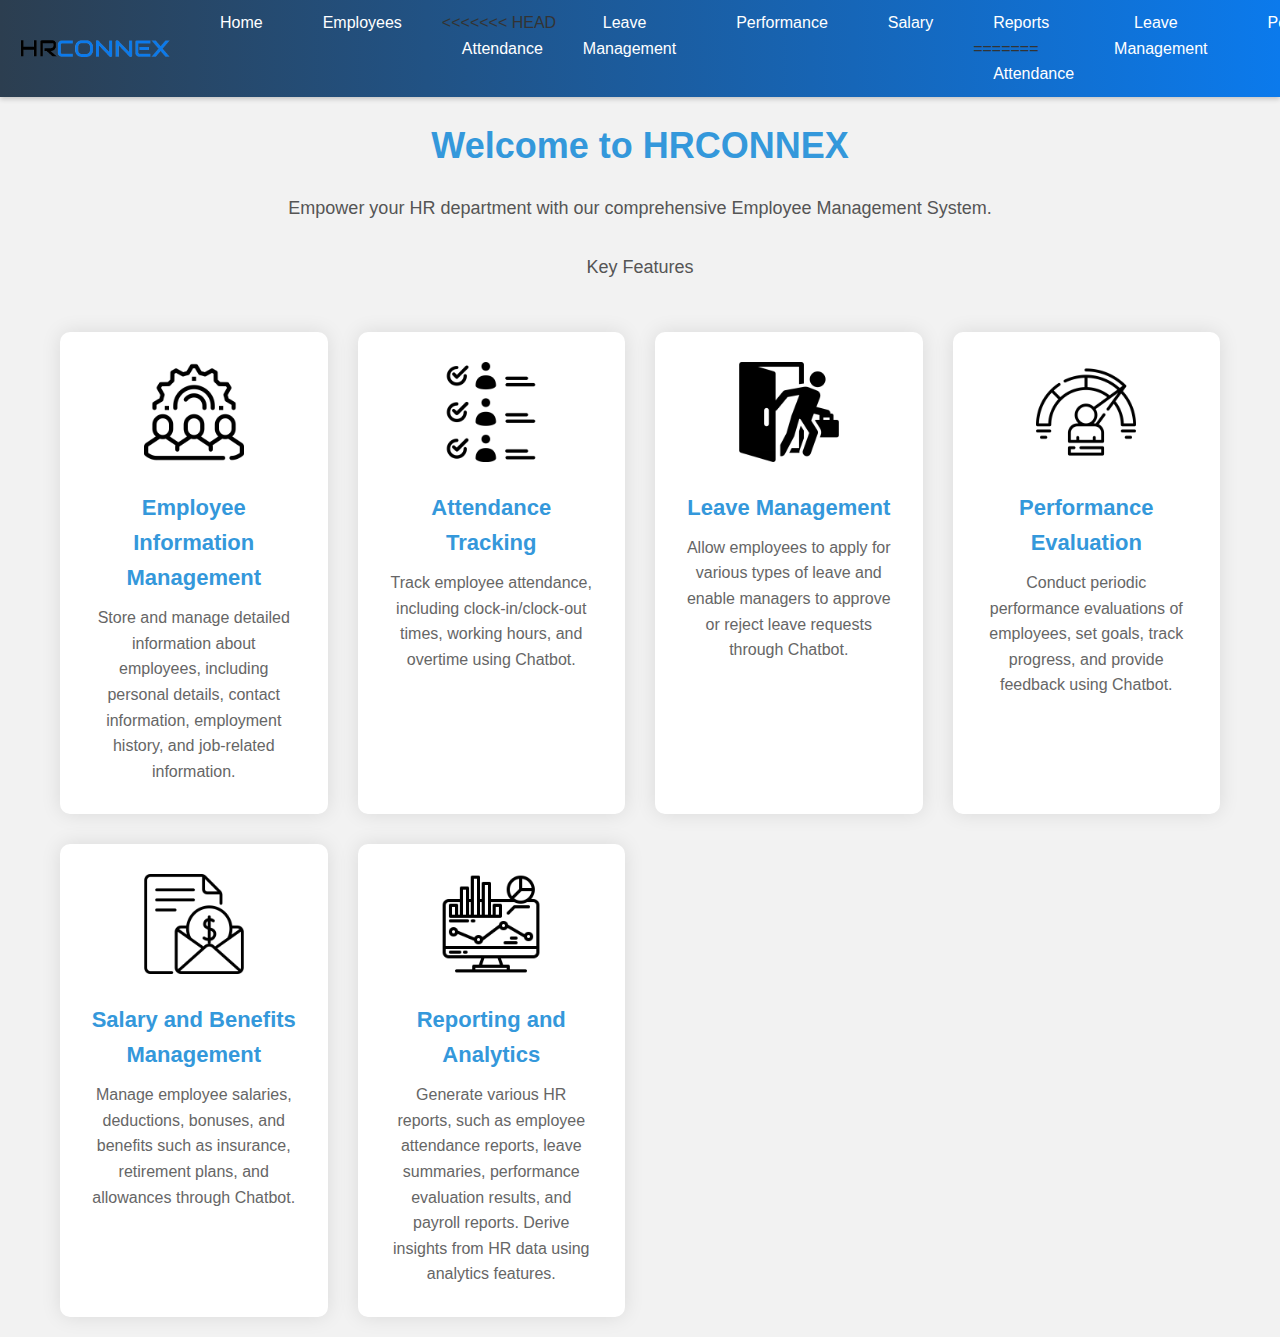
==== commit 1a6f6837: "Merge branch 'main' of https://github.com/HarshTambade/48_intelligent_automation_" ====
--- a/client/index.html
+++ b/client/index.html
@@ -23,6 +23,7 @@
       <a href="pages/employee.html" class="nav-link">Employees</a>
     </li>
     <li class="nav-item">
+<<<<<<< HEAD
       <a href="/pages/attendance.html" class="nav-link">Attendance</a>
     </li>
     <li class="nav-item">
@@ -36,6 +37,21 @@
     </li>
     <li class="nav-item">
       <a href="/pages/reports.html" class="nav-link">Reports</a>
+=======
+      <a href="pages/attendance.html" class="nav-link">Attendance</a>
+    </li>
+    <li class="nav-item">
+      <a href="pages/leave.html" class="nav-link">Leave Management</a>
+    </li>
+    <li class="nav-item">
+      <a href="pages/performance.html" class="nav-link">Performance</a>
+    </li>
+    <li class="nav-item">
+      <a href="pages/salary.html" class="nav-link">Salary</a>
+    </li>
+    <li class="nav-item">
+      <a href="pages/reports.html" class="nav-link">Reports</a>
+>>>>>>> 2742c34d1e30f420d9b8077a49eec63647a59721
     </li>
   </ul>
 </nav>
--- a/client/styles.css
+++ b/client/styles.css
@@ -389,6 +389,7 @@
 }
 
 /* Global styles for salary*/
+<<<<<<< HEAD
 #compOffSection {
   display: none; /* Hide Comp Off Report section by default */
 }
@@ -398,3 +399,5 @@
   margin-bottom: 10px;
   font-size: 20px;
 }
+=======
+>>>>>>> 2742c34d1e30f420d9b8077a49eec63647a59721
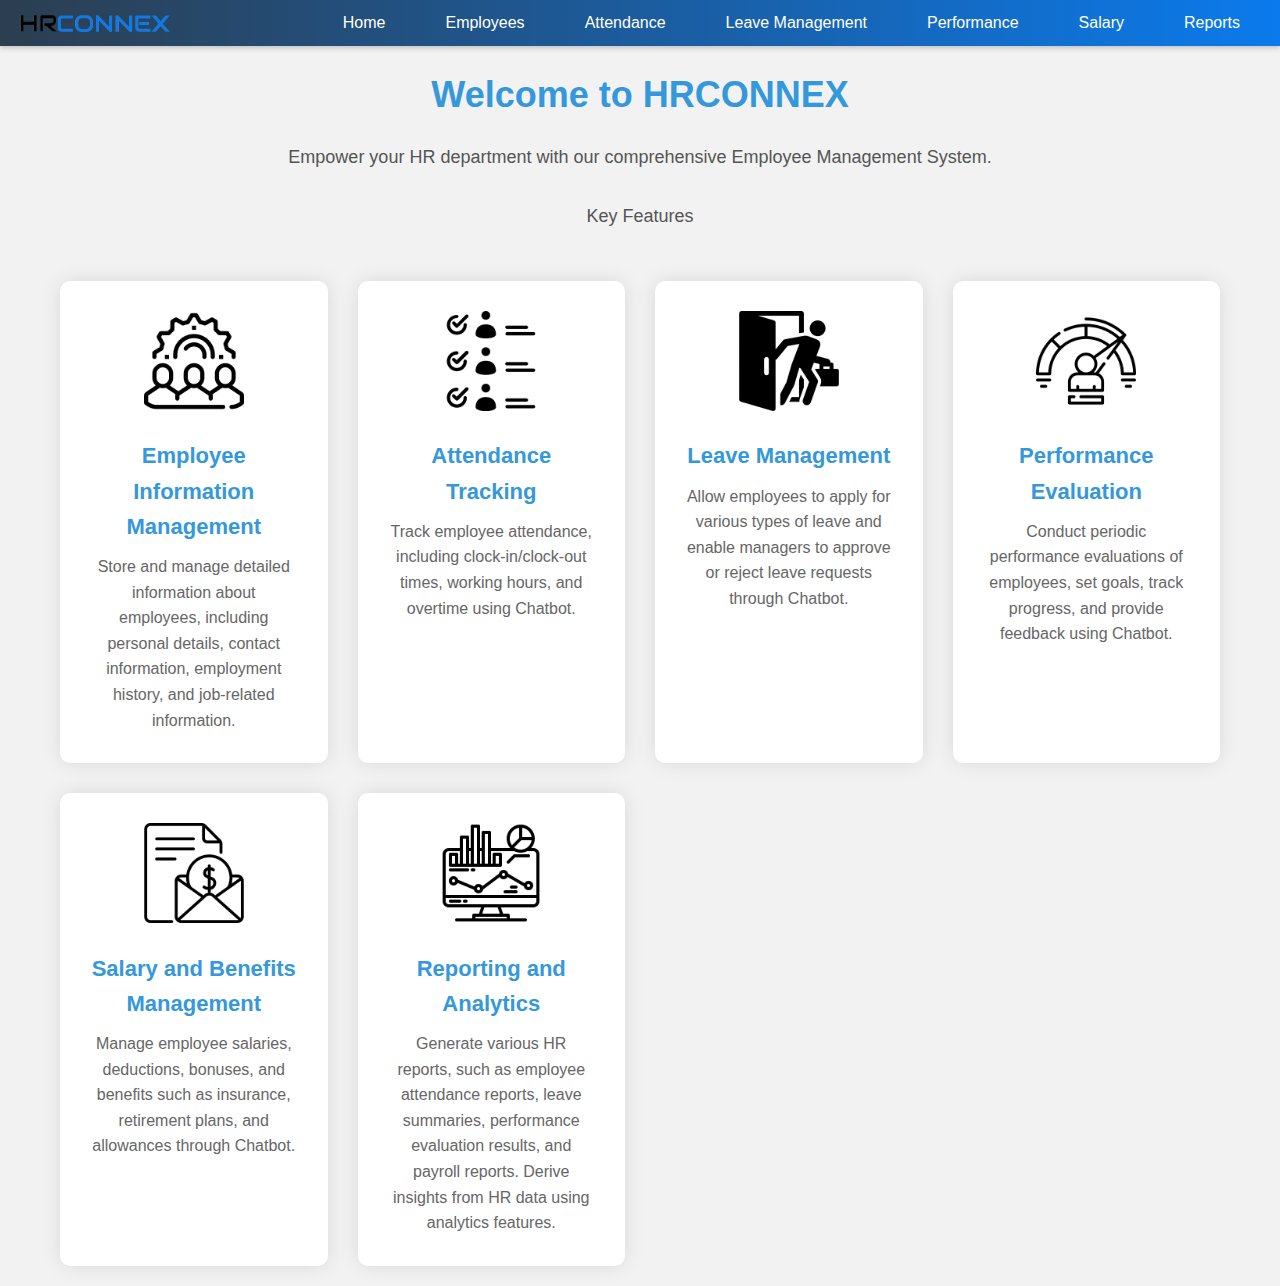
==== commit 1d2f854c: "Update index.html" ====
--- a/client/index.html
+++ b/client/index.html
@@ -23,21 +23,6 @@
       <a href="pages/employee.html" class="nav-link">Employees</a>
     </li>
     <li class="nav-item">
-<<<<<<< HEAD
-      <a href="/pages/attendance.html" class="nav-link">Attendance</a>
-    </li>
-    <li class="nav-item">
-      <a href="/pages/leave.html" class="nav-link">Leave Management</a>
-    </li>
-    <li class="nav-item">
-      <a href="/pages/performance.html" class="nav-link">Performance</a>
-    </li>
-    <li class="nav-item">
-      <a href="/pages/salary.html" class="nav-link">Salary</a>
-    </li>
-    <li class="nav-item">
-      <a href="/pages/reports.html" class="nav-link">Reports</a>
-=======
       <a href="pages/attendance.html" class="nav-link">Attendance</a>
     </li>
     <li class="nav-item">
@@ -51,7 +36,6 @@
     </li>
     <li class="nav-item">
       <a href="pages/reports.html" class="nav-link">Reports</a>
->>>>>>> 2742c34d1e30f420d9b8077a49eec63647a59721
     </li>
   </ul>
 </nav>
